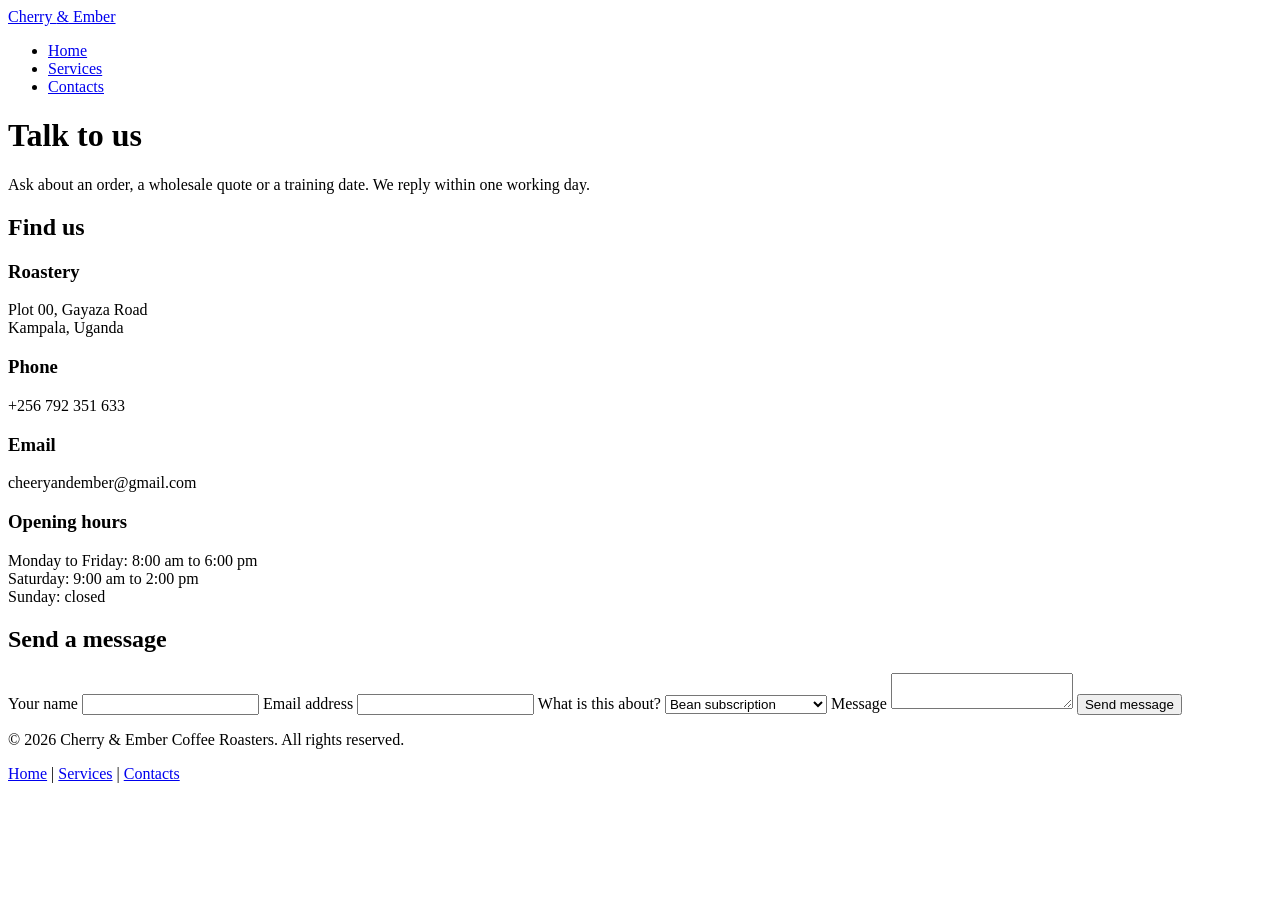
==== contacts.html @ 881589e7 "Create contacts.html" ====
<!DOCTYPE html>
<html lang="en">
<head>
  <meta charset="UTF-8">
  <meta name="viewport" content="width=device-width, initial-scale=1">
  <title>Contacts | Cherry &amp; Ember Coffee Roasters</title>
  <meta name="description" content="Contact Cherry and Ember Coffee Roasters to order coffee or book training.">
  <link rel="stylesheet" href="style.css">
</head>
<body>

  <header class="site-header">
    <nav class="nav" aria-label="Main navigation">
      <a class="brand" href="index.html">Cherry <span>&amp;</span> Ember</a>
      <ul>
        <li><a class="link" href="index.html">Home</a></li>
        <li><a class="link" href="services.html">Services</a></li>
        <li><a class="link active" href="contacts.html">Contacts</a></li>
      </ul>
    </nav>
  </header>

  <main>
    <div class="page-title">
      <div class="wrap">
        <h1>Talk to us</h1>
        <p>Ask about an order, a wholesale quote or a training date. We reply within one working day.</p>
      </div>
    </div>

    <section>
      <div class="wrap contact-grid">
        <div class="info-block">
          <h2>Find us</h2>
          <h3>Roastery</h3>
          <p>Plot 00, Gayaza Road<br>Kampala, Uganda</p>
          <h3>Phone</h3>
          <p>+256 792 351 633</p>
          <h3>Email</h3>
          <p>cheeryandember@gmail.com</p>
          <h3>Opening hours</h3>
          <p>Monday to Friday: 8:00 am to 6:00 pm<br>Saturday: 9:00 am to 2:00 pm<br>Sunday: closed</p>
        </div>

        <form action="#" method="post">
          <h2>Send a message</h2>

          <label for="name">Your name</label>
          <input type="text" id="name" name="name" required>

          <label for="email">Email address</label>
          <input type="email" id="email" name="email" required>

          <label for="topic">What is this about?</label>
          <select id="topic" name="topic">
            <option>Bean subscription</option>
            <option>Wholesale for a cafe</option>
            <option>Barista training</option>
            <option>Custom-branded coffee</option>
            <option>Something else</option>
          </select>

          <label for="message">Message</label>
          <textarea id="message" name="message" required></textarea>

          <button class="btn" type="submit">Send message</button>
        </form>
      </div>
    </section>
  </main>

  <footer>
    <div class="wrap">
      <p>&copy; 2026 Cherry &amp; Ember Coffee Roasters. All rights reserved.</p>
      <p><a href="index.html">Home</a> | <a href="services.html">Services</a> | <a href="contacts.html">Contacts</a></p>
    </div>
  </footer>

</body>
</html>
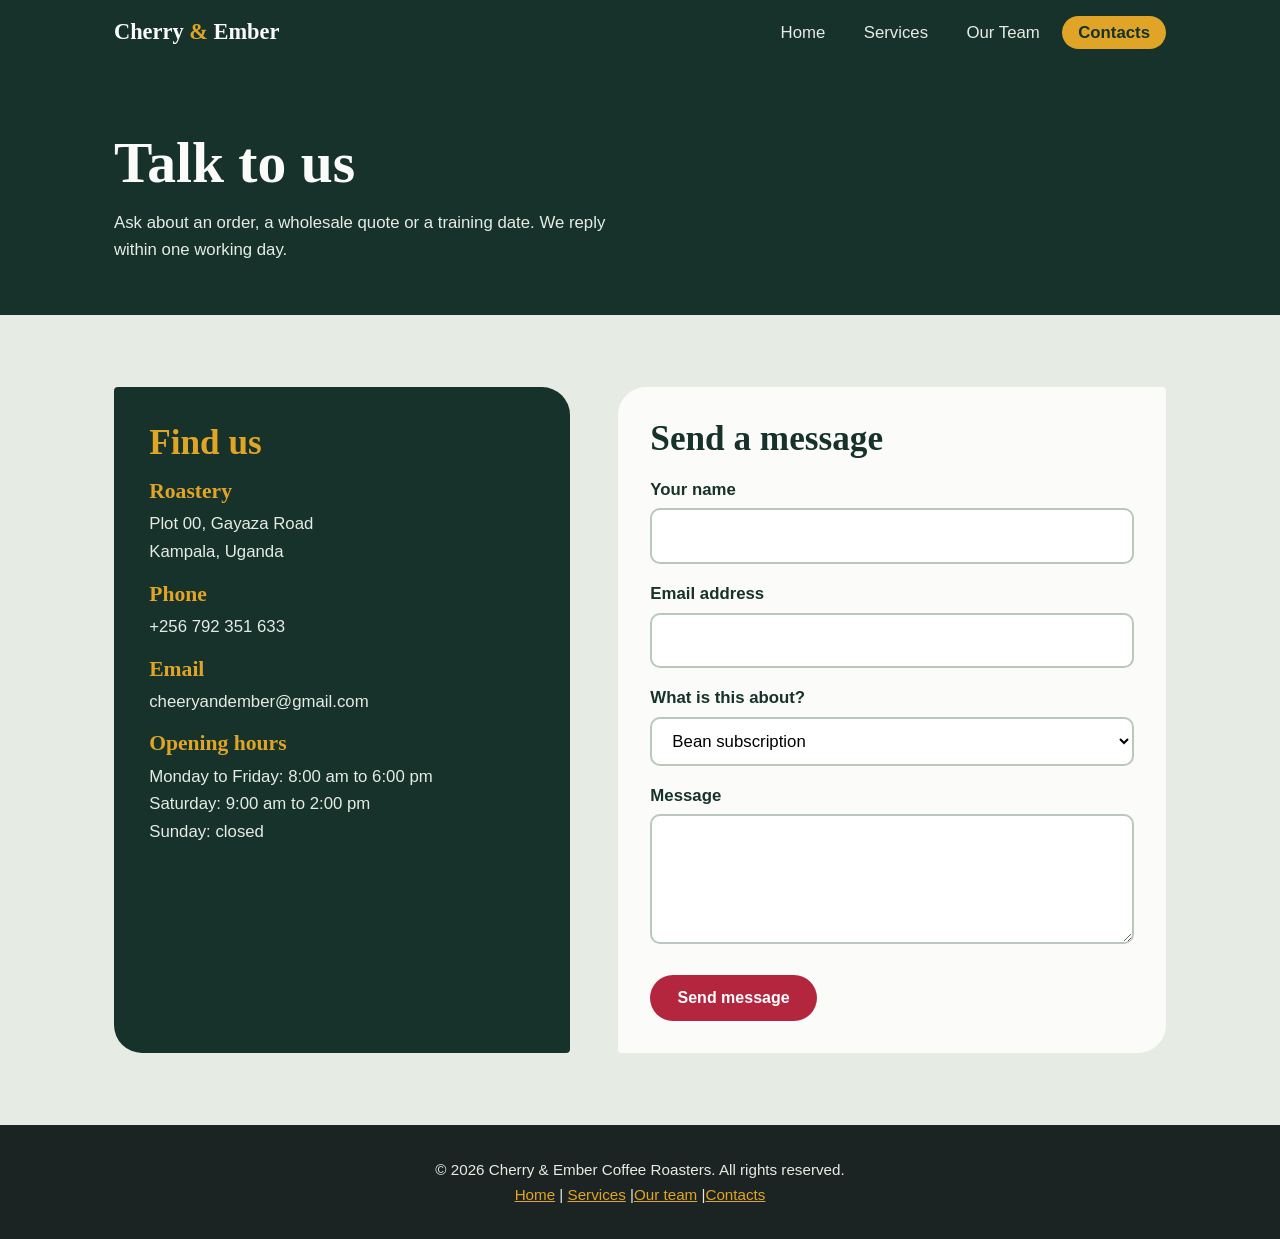
==== commit 11790f73: "Update contacts.html" ====
--- a/contacts.html
+++ b/contacts.html
@@ -15,6 +15,7 @@
       <ul>
         <li><a class="link" href="index.html">Home</a></li>
         <li><a class="link" href="services.html">Services</a></li>
+         <li><a class="link" href="ourteam.html">Our Team</a></li>
         <li><a class="link active" href="contacts.html">Contacts</a></li>
       </ul>
     </nav>
@@ -72,8 +73,8 @@
   <footer>
     <div class="wrap">
       <p>&copy; 2026 Cherry &amp; Ember Coffee Roasters. All rights reserved.</p>
-      <p><a href="index.html">Home</a> | <a href="services.html">Services</a> | <a href="contacts.html">Contacts</a></p>
-    </div>
+       <p><a href="index.html">Home</a> | <a href="services.html">Services</a> |<a href="ourteam.html">Our team</a> |<a href="contacts.html">Contacts</a></p>
+      
   </footer>
 
 </body>
--- a/style.css
+++ b/style.css
@@ -0,0 +1,184 @@
+/* Cherry & Ember Coffee Roasters - one stylesheet for all pages */
+
+:root {
+  --forest: #16322b;
+  --leaf: #2f5d50;
+  --mist: #e6ece4;
+  --chalk: #fbfcf9;
+  --cherry: #b3263e;
+  --gold: #e0a526;
+  --ink: #1b2422;
+  --display: Georgia, "Times New Roman", serif;
+  --body: "Trebuchet MS", "Segoe UI", Helvetica, Arial, sans-serif;
+}
+
+* { box-sizing: border-box; margin: 0; padding: 0; }
+html { scroll-behavior: smooth; }
+body {
+  font-family: var(--body);
+  color: var(--ink);
+  background: var(--mist);
+  line-height: 1.65;
+  font-size: 1.05rem;
+}
+img { max-width: 100%; display: block; }
+a { color: var(--cherry); }
+a:focus-visible, button:focus-visible, input:focus-visible,
+textarea:focus-visible, select:focus-visible {
+  outline: 3px solid var(--gold);
+  outline-offset: 3px;
+}
+
+/* ---------- Navigation ---------- */
+.site-header { background: var(--forest); position: sticky; top: 0; z-index: 10; }
+.nav {
+  max-width: 1100px; margin: auto;
+  display: flex; align-items: center; justify-content: space-between;
+  flex-wrap: wrap; gap: .5rem 1rem; padding: .9rem 1.5rem;
+}
+.brand {
+  font-family: var(--display); font-size: 1.4rem; font-weight: bold;
+  color: var(--chalk); text-decoration: none;
+}
+.brand span { color: var(--gold); }
+.nav ul { list-style: none; display: flex; gap: .4rem; }
+.nav a.link {
+  color: var(--mist); text-decoration: none;
+  padding: .45rem 1rem; border-radius: 999px; transition: background .2s;
+}
+.nav a.link:hover { background: var(--leaf); }
+.nav a.link.active { background: var(--gold); color: var(--forest); font-weight: bold; }
+
+/* ---------- Layout helpers ---------- */
+.wrap { max-width: 1100px; margin: auto; padding: 0 1.5rem; }
+section { padding: 4.5rem 0; }
+section.alt { background: var(--chalk); }
+.space { margin-top: 1rem; }
+
+h1, h2, h3 { font-family: var(--display); line-height: 1.15; color: var(--forest); }
+h2 { font-size: 2.2rem; margin-bottom: 1rem; }
+h3 { font-size: 1.35rem; margin-bottom: .4rem; }
+.lead { font-size: 1.2rem; max-width: 60ch; }
+
+.btn {
+  display: inline-block; background: var(--cherry); color: #fff;
+  text-decoration: none; font-weight: bold; font-family: inherit; font-size: 1rem;
+  padding: .85rem 1.7rem; border: 0; border-radius: 999px; cursor: pointer;
+  transition: transform .2s, background .2s;
+}
+.btn:hover { background: #8f1d31; transform: translateY(-2px); }
+.btn.ghost { background: transparent; color: var(--chalk); border: 2px solid var(--chalk); }
+.btn.ghost:hover { background: var(--chalk); color: var(--forest); }
+
+/* ---------- Hero with a CSS-drawn coffee bean ---------- */
+.hero { background: var(--forest); color: var(--chalk); overflow: hidden; padding: 5rem 0 6rem; }
+.hero .wrap { display: grid; grid-template-columns: 1.3fr 1fr; gap: 2rem; align-items: center; }
+.hero h1 { color: var(--chalk); font-size: clamp(2.6rem, 6vw, 4.6rem); margin-bottom: 1.2rem; }
+.hero p { max-width: 52ch; margin-bottom: 2rem; color: var(--mist); }
+.hero .actions { display: flex; gap: 1rem; flex-wrap: wrap; }
+.hero .art { position: relative; }
+
+.bean {
+  position: relative;
+  width: min(300px, 70vw); height: min(400px, 90vw); margin: auto;
+  background: var(--cherry);
+  border-radius: 50% 50% 50% 50% / 60% 60% 40% 40%;
+  transform: rotate(-24deg);
+  box-shadow: inset -22px -18px 0 rgba(0,0,0,.22), 0 30px 0 -8px var(--leaf);
+}
+.bean::after {
+  content: ""; position: absolute; left: 50%; top: 6%;
+  width: 22%; height: 88%; transform: translateX(-50%);
+  border-radius: 50%; border-left: 14px solid var(--forest);
+}
+.bean-small {
+  position: absolute; right: 8%; top: 8%; width: 70px; height: 96px;
+  background: var(--gold); border-radius: 50% / 60% 60% 40% 40%;
+  transform: rotate(30deg); box-shadow: inset -8px -6px 0 rgba(0,0,0,.15);
+}
+
+/* ---------- About ---------- */
+.about { display: grid; grid-template-columns: 1fr 1fr; gap: 3rem; align-items: start; }
+.facts {
+  background: var(--chalk); padding: 2rem;
+  border-radius: 18px 4px 18px 4px; border-left: 8px solid var(--cherry);
+}
+.facts dt { font-family: var(--display); font-weight: bold; color: var(--forest); margin-top: 1rem; }
+.facts dt:first-child { margin-top: 0; }
+.facts dd { margin-left: 0; }
+
+/* ---------- Managing directors ---------- */
+.directors { background: var(--chalk); }
+.team {
+  display: grid; gap: 2rem; margin-top: 2.5rem;
+  grid-template-columns: repeat(auto-fit, minmax(240px, 1fr));
+}
+.member {
+  background: var(--mist); text-align: center; padding-bottom: 1.8rem; overflow: hidden;
+  border-radius: 200px 200px 16px 16px; transition: transform .25s;
+}
+.member:hover { transform: translateY(-6px); }
+.member img { width: 100%; aspect-ratio: 5 / 6; object-fit: cover; background: var(--leaf); }
+.member h3 { margin-top: 1.2rem; }
+.role {
+  display: inline-block; background: var(--forest); color: var(--gold);
+  padding: .15rem .9rem; border-radius: 999px; font-size: .9rem; margin-bottom: .8rem;
+}
+.member p { padding: 0 1rem; font-size: .98rem; }
+.reg { font-weight: bold; color: var(--cherry); }
+
+/* ---------- Page banners (Services and Contacts) ---------- */
+.page-title { background: var(--forest); color: var(--chalk); padding: 4rem 0 3.2rem; }
+.page-title h1 { color: var(--chalk); font-size: clamp(2.2rem, 5vw, 3.6rem); }
+.page-title p { color: var(--mist); max-width: 56ch; margin-top: .8rem; }
+
+/* ---------- Services ---------- */
+.cards { display: grid; gap: 1.8rem; grid-template-columns: repeat(auto-fit, minmax(280px, 1fr)); }
+.card {
+  background: var(--chalk); padding: 2rem;
+  border-top: 6px solid var(--gold); border-radius: 4px 28px 4px 28px;
+}
+.card:nth-child(even) { border-top-color: var(--cherry); }
+.card ul { margin: .8rem 0 0 1.2rem; }
+.price {
+  display: block; margin-top: 1rem; font-family: var(--display);
+  font-size: 1.25rem; font-weight: bold; color: var(--cherry);
+}
+.table-scroll { overflow-x: auto; }
+table { width: 100%; border-collapse: collapse; background: var(--chalk); margin-top: 1.5rem; }
+th, td { padding: .9rem 1.1rem; text-align: left; border-bottom: 1px solid var(--mist); }
+th { background: var(--forest); color: var(--chalk); font-family: var(--display); }
+
+/* ---------- Contacts ---------- */
+.contact-grid { display: grid; grid-template-columns: 1fr 1.2fr; gap: 3rem; }
+.info-block {
+  background: var(--forest); color: var(--mist); padding: 2.2rem;
+  border-radius: 4px 28px 4px 28px;
+}
+.info-block h2, .info-block h3 { color: var(--gold); }
+.info-block p { margin-bottom: 1rem; }
+
+form { background: var(--chalk); padding: 2rem; border-radius: 28px 4px 28px 4px; }
+label { display: block; font-weight: bold; margin: 1rem 0 .3rem; color: var(--forest); }
+input, select, textarea {
+  width: 100%; padding: .75rem 1rem; font: inherit;
+  border: 2px solid #b9c7bc; border-radius: 10px; background: #fff;
+}
+input:focus, select:focus, textarea:focus { border-color: var(--cherry); }
+textarea { min-height: 130px; resize: vertical; }
+form .btn { margin-top: 1.4rem; }
+
+/* ---------- Footer ---------- */
+footer { background: var(--ink); color: var(--mist); padding: 2rem 0; text-align: center; font-size: .95rem; }
+footer a { color: var(--gold); }
+
+/* ---------- Responsive ---------- */
+@media (max-width: 800px) {
+  .hero .wrap, .about, .contact-grid { grid-template-columns: 1fr; }
+  .hero .art { order: -1; }
+  .bean { height: 260px; width: 190px; }
+  section { padding: 3rem 0; }
+}
+@media (prefers-reduced-motion: reduce) {
+  * { transition: none !important; scroll-behavior: auto !important; }
+}
